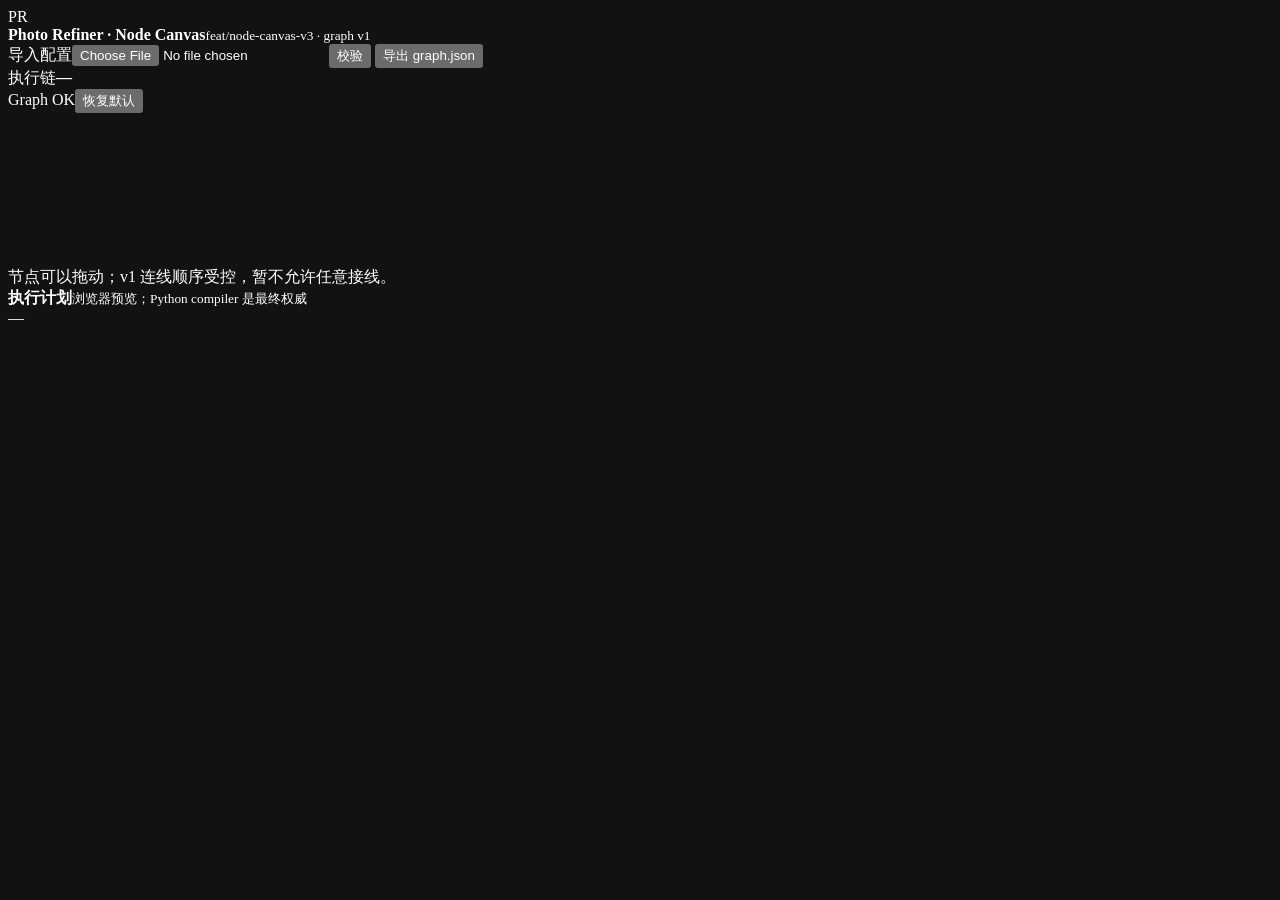
==== node-canvas/index.html @ 34d2dcfa "Add standalone node canvas shell" ====
<!doctype html>
<html lang="zh-CN">
<head>
  <meta charset="utf-8">
  <meta name="viewport" content="width=device-width,initial-scale=1">
  <meta name="color-scheme" content="dark">
  <title>Photo Refiner · Node Canvas</title>
  <link rel="stylesheet" href="styles.css">
</head>
<body>
  <div class="aurora"></div>
  <header class="topbar glass">
    <div class="brand">
      <span class="brand-mark">PR</span>
      <div><b>Photo Refiner · Node Canvas</b><small>feat/node-canvas-v3 · graph v1</small></div>
    </div>
    <div class="toolbar">
      <label class="file-btn">导入配置<input id="importConfig" type="file" accept="application/json,.json"></label>
      <button id="validateBtn">校验</button>
      <button id="exportBtn" class="primary">导出 graph.json</button>
    </div>
  </header>

  <main>
    <section class="summary glass">
      <div><span>执行链</span><strong id="planLine">—</strong></div>
      <div class="summary-actions"><span id="validationBadge" class="badge ok">Graph OK</span><button id="resetBtn" class="ghost">恢复默认</button></div>
    </section>

    <section id="canvas" class="canvas glass" aria-label="Node workflow canvas">
      <svg id="edges" class="edges" aria-hidden="true"></svg>
      <div id="nodes"></div>
      <div class="canvas-hint">节点可以拖动；v1 连线顺序受控，暂不允许任意接线。</div>
    </section>

    <section class="plan-panel glass">
      <div class="panel-head"><div><b>执行计划</b><small>浏览器预览；Python compiler 是最终权威</small></div><span id="planHash" class="mono">—</span></div>
      <ol id="planSteps"></ol>
    </section>
  </main>

  <template id="nodeTemplate">
    <article class="node glass-node">
      <header class="node-head"><span class="node-index"></span><div class="node-title"><b></b><small></small></div><span class="node-state"></span></header>
      <div class="node-body"></div>
    </article>
  </template>

  <script src="app.js"></script>
</body>
</html>
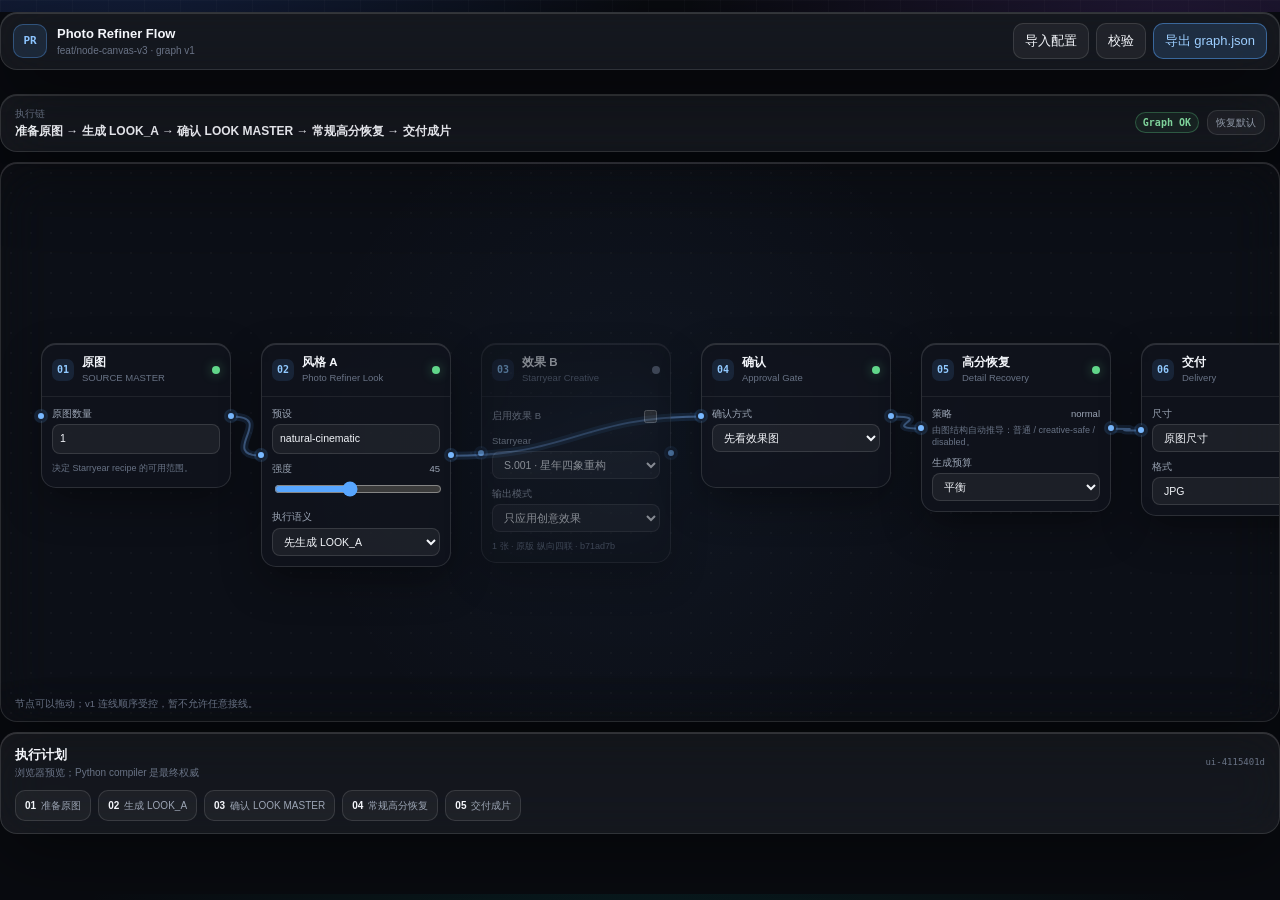
==== commit 5525f7b8: "Rename canvas UI to Photo Refiner Flow" ====
--- a/node-canvas/index.html
+++ b/node-canvas/index.html
@@ -4,7 +4,7 @@
   <meta charset="utf-8">
   <meta name="viewport" content="width=device-width,initial-scale=1">
   <meta name="color-scheme" content="dark">
-  <title>Photo Refiner · Node Canvas</title>
+  <title>Photo Refiner Flow</title>
   <link rel="stylesheet" href="styles.css">
 </head>
 <body>
@@ -12,7 +12,7 @@
   <header class="topbar glass">
     <div class="brand">
       <span class="brand-mark">PR</span>
-      <div><b>Photo Refiner · Node Canvas</b><small>feat/node-canvas-v3 · graph v1</small></div>
+      <div><b>Photo Refiner Flow</b><small>feat/node-canvas-v3 · graph v1</small></div>
     </div>
     <div class="toolbar">
       <label class="file-btn">导入配置<input id="importConfig" type="file" accept="application/json,.json"></label>
--- a/node-canvas/styles.css
+++ b/node-canvas/styles.css
@@ -0,0 +1,2 @@
+:root{color-scheme:dark;--bg:#090b10;--ink:#f4f6fb;--muted:#9ca5b5;--faint:#697386;--line:rgba(255,255,255,.12);--glass:rgba(255,255,255,.055);--glass2:rgba(255,255,255,.085);--blue:#58a6ff;--cyan:#55d6d0;--purple:#b28dff;--green:#61d68a;--orange:#f2b66d;--danger:#ff7c70;--shadow:0 22px 70px rgba(0,0,0,.42);--sans:-apple-system,BlinkMacSystemFont,"SF Pro Text","PingFang SC","Segoe UI",sans-serif;--mono:ui-monospace,"SF Mono",Menlo,monospace}
+*{box-sizing:border-box}html,body{margin:0;min-height:100%;background:var(--bg);color:var(--ink);font:13px/1.5 var(--sans)}button,select,input{font:inherit;color:inherit}.aurora{position:fixed;inset:0;z-index:-2;background:radial-gradient(850px 520px at 9% -10%,rgba(63,117,255,.22),transparent 65%),radial-gradient(760px 480px at 92% 4%,rgba(162,91,255,.16),transparent 65%),radial-gradient(900px 580px at 50% 110%,rgba(0,195,185,.10),transparent 64%),var(--bg)}.aurora:after{content:"";position:absolute;inset:0;background-image:linear-gradient(rgba(255,255,255,.022) 1px,transparent 1px),linear-gradient(90deg,rgba(255,255,255,.022) 1px,transparent 1px);background-size:36px 36px;mask-image:linear-gradient(#000,transparent 92%)}.glass{border:1px solid var(--line);background:var(--glass);backdrop-filter:blur(25px) saturate(150%);-webkit-backdrop-filter:blur(25px) saturate(150%);box-shadow:inset 0 1px 0 rgba(255,255,255,.13),var(--shadow);border-radius:17px}.topbar{position:sticky;z-index:20;top:12px;max-width:1360px;margin:12px auto 0;padding:10px 12px;display:flex;align-items:center;justify-content:space-between;gap:12px}.brand{display:flex;align-items:center;gap:10px}.brand-mark{width:34px;height:34px;border:1px solid rgba(88,166,255,.34);border-radius:10px;display:grid;place-items:center;color:#8cc4ff;background:rgba(88,166,255,.12);font:700 11px var(--mono)}.brand b{display:block}.brand small,.panel-head small{display:block;color:var(--faint);font-size:10px}.toolbar{display:flex;gap:7px;align-items:center}.toolbar button,.file-btn,.ghost{border:1px solid var(--line);background:rgba(255,255,255,.05);border-radius:10px;padding:7px 11px;cursor:pointer}.file-btn input{display:none}.toolbar .primary{border-color:rgba(88,166,255,.48);background:rgba(88,166,255,.16);color:#9dceff}button:hover,.file-btn:hover{background:rgba(255,255,255,.09)}main{max-width:1360px;margin:0 auto;padding:14px 0 60px}.summary{margin:10px 0;padding:11px 14px;display:flex;justify-content:space-between;align-items:center;gap:10px}.summary span{color:var(--faint);font-size:10px;display:block}.summary strong{font-size:12px}.summary-actions{display:flex;align-items:center;gap:8px}.badge{padding:4px 7px;border-radius:999px;border:1px solid var(--line);font:600 10px var(--mono)}.badge.ok{color:#8ce7aa;border-color:rgba(97,214,138,.34);background:rgba(97,214,138,.08)}.badge.bad{color:#ff9b91;border-color:rgba(255,124,112,.35);background:rgba(255,124,112,.08)}.ghost{padding:4px 8px;color:var(--muted);font-size:10px}.canvas{height:560px;position:relative;overflow:auto;background:linear-gradient(rgba(255,255,255,.018),rgba(255,255,255,.018)),radial-gradient(circle at center,rgba(88,166,255,.045),transparent 50%)}.canvas:before{content:"";position:absolute;inset:0;background-image:radial-gradient(circle,rgba(255,255,255,.12) 1px,transparent 1.2px);background-size:20px 20px;opacity:.26;pointer-events:none}.edges{position:absolute;inset:0;width:1300px;height:560px;overflow:visible;pointer-events:none}.edge{fill:none;stroke:rgba(120,172,240,.46);stroke-width:2}.edge-glow{fill:none;stroke:rgba(88,166,255,.14);stroke-width:8}.node{position:absolute;width:190px;min-height:145px;border:1px solid var(--line);border-radius:15px;background:rgba(17,20,29,.82);backdrop-filter:blur(20px);box-shadow:inset 0 1px 0 rgba(255,255,255,.13),0 16px 38px rgba(0,0,0,.35);user-select:none}.node.dragging{box-shadow:0 22px 52px rgba(0,0,0,.5),0 0 0 1px rgba(88,166,255,.45)}.node.disabled{opacity:.52}.node-head{display:flex;align-items:center;gap:8px;padding:10px;border-bottom:1px solid rgba(255,255,255,.07);cursor:grab}.node-index{width:22px;height:22px;border-radius:7px;background:rgba(88,166,255,.12);color:#91c9ff;display:grid;place-items:center;font:700 10px var(--mono)}.node-title{flex:1;min-width:0}.node-title b{display:block;font-size:11.5px}.node-title small{display:block;color:var(--faint);font-size:9.5px}.node-state{width:8px;height:8px;border-radius:50%;background:var(--green);box-shadow:0 0 12px rgba(97,214,138,.45)}.node.disabled .node-state{background:var(--faint);box-shadow:none}.node-body{padding:10px}.field{margin-bottom:8px}.field:last-child{margin-bottom:0}.field label{display:flex;align-items:center;justify-content:space-between;color:var(--muted);font-size:9.5px;margin-bottom:3px}.field select,.field input[type=number],.field input[type=text]{width:100%;border:1px solid var(--line);background:rgba(255,255,255,.055);border-radius:8px;padding:6px 7px;outline:none;font-size:10.5px}.field select:focus,.field input:focus{border-color:rgba(88,166,255,.6)}.field input[type=range]{width:100%;accent-color:var(--blue)}.hint{color:var(--faint);font-size:9px;line-height:1.35}.port{position:absolute;top:50%;width:10px;height:10px;border-radius:50%;background:#79b9ff;border:2px solid #172234;transform:translateY(-50%);box-shadow:0 0 0 2px rgba(88,166,255,.15)}.port.in{left:-6px}.port.out{right:-6px}.canvas-hint{position:absolute;left:14px;bottom:10px;color:var(--faint);font-size:9.5px;pointer-events:none}.plan-panel{margin-top:10px;padding:12px 14px}.panel-head{display:flex;justify-content:space-between;align-items:center}.mono{font:9px var(--mono);color:var(--faint);max-width:240px;white-space:nowrap;overflow:hidden;text-overflow:ellipsis}.plan-panel ol{margin:10px 0 0;padding:0;list-style:none;display:flex;gap:7px;flex-wrap:wrap}.plan-panel li{border:1px solid var(--line);border-radius:10px;background:rgba(255,255,255,.045);padding:7px 9px;font-size:10px;color:var(--muted)}.plan-panel li strong{color:var(--ink);font-weight:650;margin-right:5px}.plan-panel li.wait{border-color:rgba(242,182,109,.35);background:rgba(242,182,109,.07)}@media(max-width:900px){.topbar,main{margin-left:10px;margin-right:10px}.topbar{align-items:flex-start}.toolbar{flex-wrap:wrap;justify-content:flex-end}.canvas{height:690px}.edges{height:690px}}
